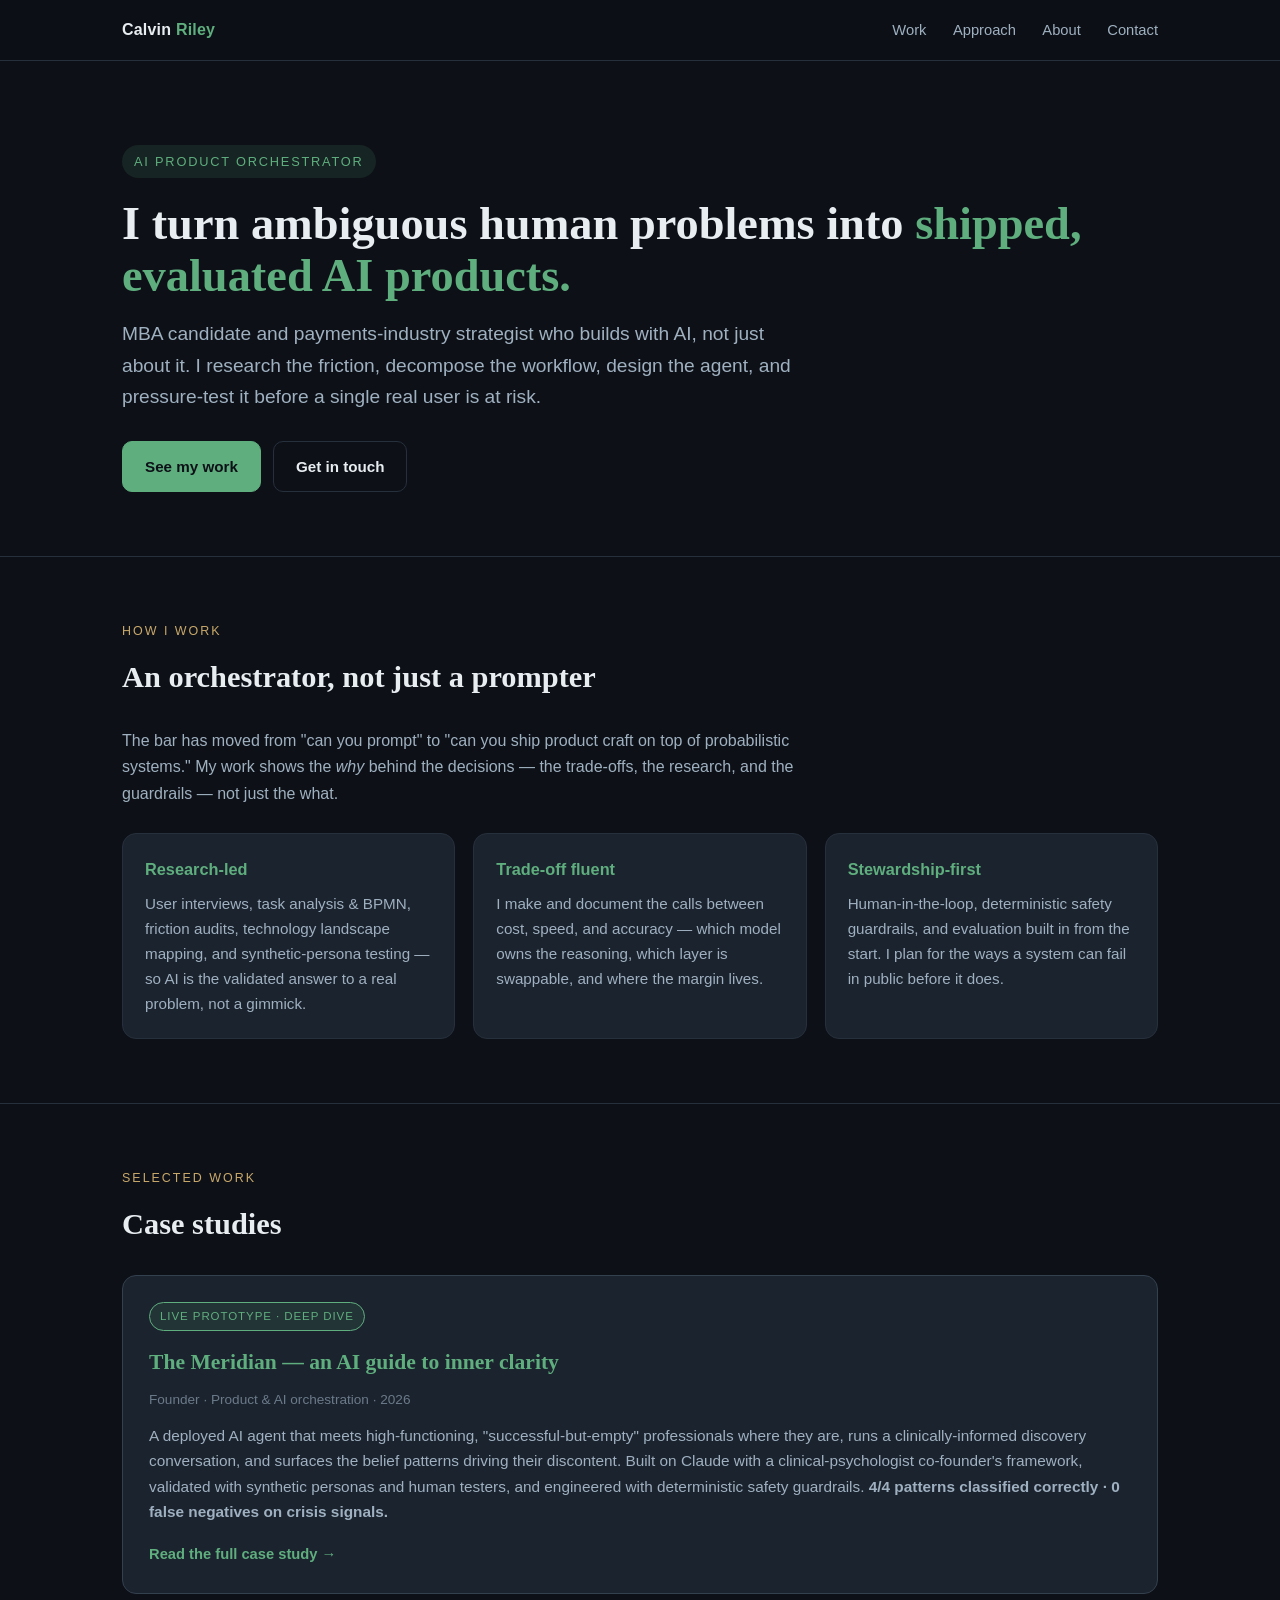
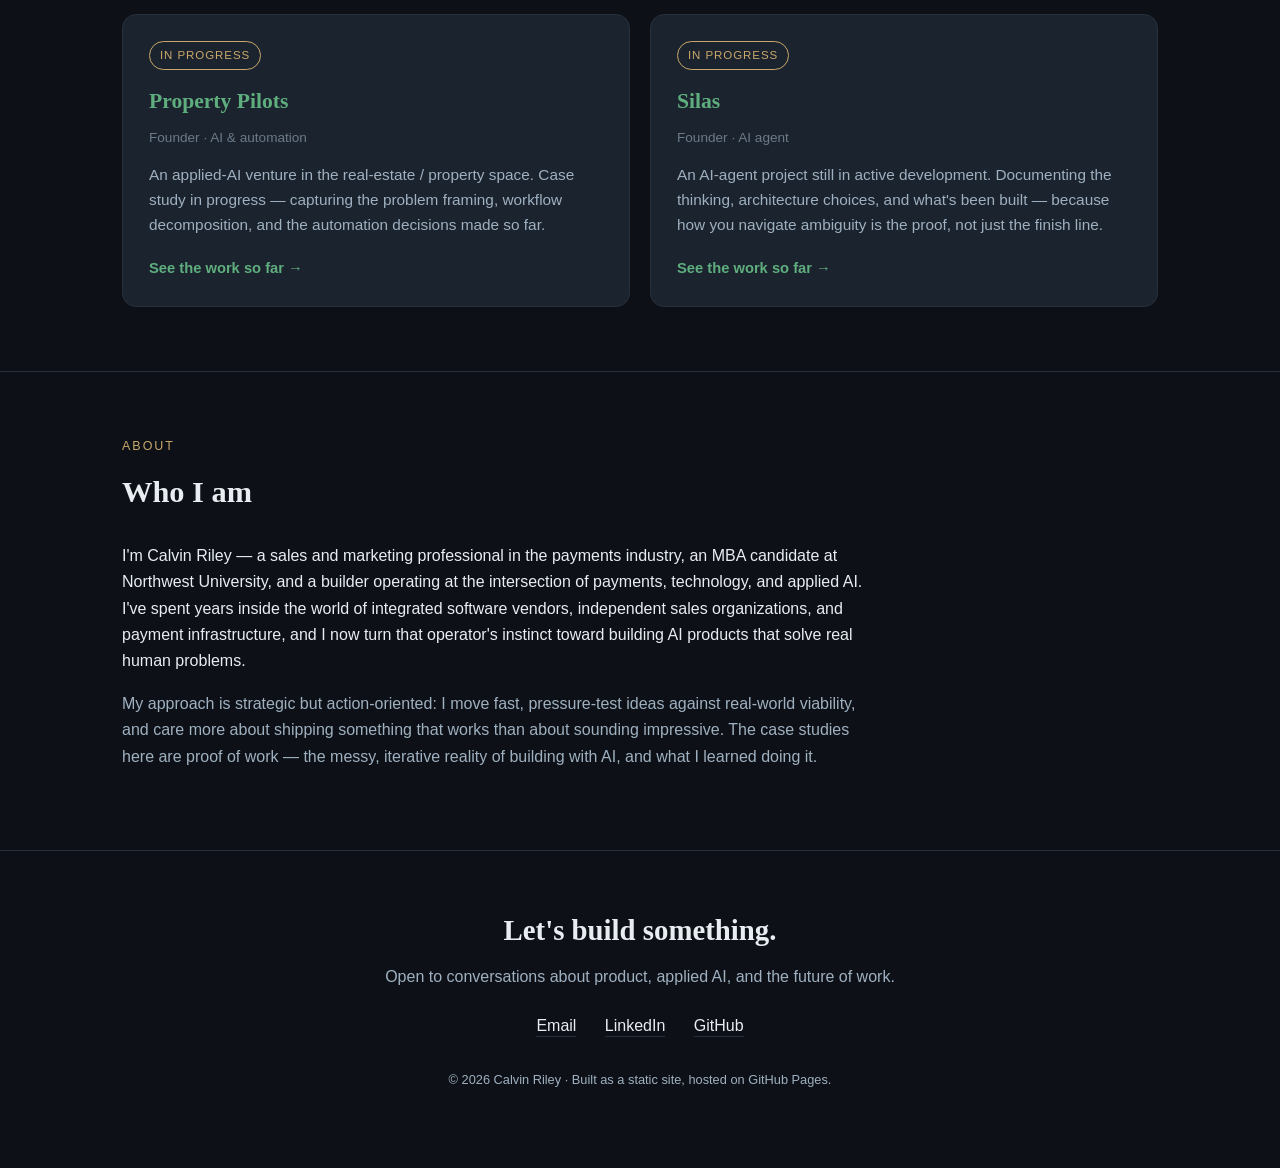
==== portfolio/index.html @ a943598d "Add AI orchestrator portfolio case study (The Meridian)" ====
<!DOCTYPE html>
<html lang="en">
<head>
  <meta charset="UTF-8" />
  <meta name="viewport" content="width=device-width, initial-scale=1.0" />
  <title>Calvin Riley — AI Product Orchestrator</title>
  <meta name="description" content="Calvin Riley — AI product orchestrator. I turn ambiguous, human problems into shipped, evaluated AI products. Payments, automation, and applied AI." />
  <link rel="stylesheet" href="styles.css" />
</head>
<body>

  <!-- NAV -->
  <nav class="nav">
    <div class="wrap">
      <div class="brand">Calvin <span>Riley</span></div>
      <div class="links">
        <a href="#work">Work</a>
        <a href="#approach">Approach</a>
        <a href="#about">About</a>
        <a href="#contact">Contact</a>
      </div>
    </div>
  </nav>

  <!-- HERO -->
  <header class="hero">
    <div class="wrap">
      <span class="eyebrow">AI Product Orchestrator</span>
      <h1>I turn ambiguous human problems into <span class="hl">shipped, evaluated AI products.</span></h1>
      <p class="lead">
        MBA candidate and payments-industry strategist who builds with AI, not just about it. I research the friction,
        decompose the workflow, design the agent, and pressure-test it before a single real user is at risk.
      </p>
      <div class="cta-row">
        <a class="btn" href="#work">See my work</a>
        <a class="btn ghost" href="#contact">Get in touch</a>
      </div>
    </div>
  </header>

  <!-- WHAT I DO / PILLARS -->
  <section id="approach">
    <div class="wrap">
      <p class="section-label">How I work</p>
      <h2 class="sec">An orchestrator, not just a prompter</h2>
      <p class="muted" style="max-width:720px;">
        The bar has moved from "can you prompt" to "can you ship product craft on top of probabilistic systems."
        My work shows the <i>why</i> behind the decisions — the trade-offs, the research, and the guardrails — not just the what.
      </p>
      <div class="pillars">
        <div class="pillar">
          <h4>Research-led</h4>
          <p>User interviews, task analysis &amp; BPMN, friction audits, technology landscape mapping, and synthetic-persona testing — so AI is the validated answer to a real problem, not a gimmick.</p>
        </div>
        <div class="pillar">
          <h4>Trade-off fluent</h4>
          <p>I make and document the calls between cost, speed, and accuracy — which model owns the reasoning, which layer is swappable, and where the margin lives.</p>
        </div>
        <div class="pillar">
          <h4>Stewardship-first</h4>
          <p>Human-in-the-loop, deterministic safety guardrails, and evaluation built in from the start. I plan for the ways a system can fail in public before it does.</p>
        </div>
      </div>
    </div>
  </section>

  <!-- WORK -->
  <section id="work">
    <div class="wrap">
      <p class="section-label">Selected work</p>
      <h2 class="sec">Case studies</h2>

      <div class="projects">

        <!-- FLAGSHIP -->
        <a class="card flagship" href="meridian.html">
          <span class="tag live">Live prototype · Deep dive</span>
          <h3>The Meridian — an AI guide to inner clarity</h3>
          <p class="role">Founder · Product &amp; AI orchestration · 2026</p>
          <p>
            A deployed AI agent that meets high-functioning, "successful-but-empty" professionals where they are, runs a
            clinically-informed discovery conversation, and surfaces the belief patterns driving their discontent. Built on
            Claude with a clinical-psychologist co-founder's framework, validated with synthetic personas and human testers,
            and engineered with deterministic safety guardrails. <b>4/4 patterns classified correctly · 0 false negatives on crisis signals.</b>
          </p>
          <span class="more">Read the full case study →</span>
        </a>

        <!-- PROPERTY PILOTS (in progress) -->
        <a class="card" href="property-pilots.html">
          <span class="tag progress">In progress</span>
          <h3>Property Pilots</h3>
          <p class="role">Founder · AI &amp; automation</p>
          <p>An applied-AI venture in the real-estate / property space. Case study in progress — capturing the problem framing, workflow decomposition, and the automation decisions made so far.</p>
          <span class="more">See the work so far →</span>
        </a>

        <!-- SILAS (in progress) -->
        <a class="card" href="silas.html">
          <span class="tag progress">In progress</span>
          <h3>Silas</h3>
          <p class="role">Founder · AI agent</p>
          <p>An AI-agent project still in active development. Documenting the thinking, architecture choices, and what's been built — because how you navigate ambiguity is the proof, not just the finish line.</p>
          <span class="more">See the work so far →</span>
        </a>

      </div>
    </div>
  </section>

  <!-- ABOUT -->
  <section id="about">
    <div class="wrap">
      <p class="section-label">About</p>
      <h2 class="sec">Who I am</h2>
      <p style="max-width:760px;">
        I'm Calvin Riley — a sales and marketing professional in the payments industry, an MBA candidate at Northwest University,
        and a builder operating at the intersection of payments, technology, and applied AI. I've spent years inside the world of
        integrated software vendors, independent sales organizations, and payment infrastructure, and I now turn that
        operator's instinct toward building AI products that solve real human problems.
      </p>
      <p class="muted" style="max-width:760px;">
        My approach is strategic but action-oriented: I move fast, pressure-test ideas against real-world viability, and care more
        about shipping something that works than about sounding impressive. The case studies here are proof of work — the messy,
        iterative reality of building with AI, and what I learned doing it.
      </p>
    </div>
  </section>

  <!-- CONTACT / FOOTER -->
  <footer class="footer" id="contact">
    <div class="wrap">
      <h2>Let's build something.</h2>
      <p>Open to conversations about product, applied AI, and the future of work.</p>
      <div class="contacts">
        <a href="mailto:calvinrileyii@gmail.com">Email</a>
        <a href="https://www.linkedin.com/in/calvin-riley-ii/" target="_blank" rel="noopener">LinkedIn</a>
        <a href="https://github.com/calvinrileyii" target="_blank" rel="noopener">GitHub</a>
      </div>
      <p class="tiny" style="margin-top:30px;">© 2026 Calvin Riley · Built as a static site, hosted on GitHub Pages.</p>
    </div>
  </footer>

</body>
</html>
---- portfolio/styles.css ----
/* ============================================================
   Calvin Riley — AI Orchestrator Portfolio
   Single shared stylesheet. Static, no build step (GitHub Pages friendly).
   Design rules live in CLAUDE.md — keep this file and that file in sync.
   ============================================================ */

:root {
  /* Core palette — sleek dark "AI PM" theme with a Meridian nod (forest + gold) */
  --bg:        #0d1117;   /* near-black slate */
  --bg-2:      #131a23;   /* raised surface */
  --bg-3:      #1b232e;   /* card */
  --border:    #26303c;
  --text:      #e8edf2;   /* primary */
  --text-dim:  #9fb0c0;   /* secondary */
  --text-faint:#6b7a89;
  --accent:    #5fae7e;   /* forest-derived green */
  --accent-2:  #c9a86a;   /* warm gold */
  --accent-soft: rgba(95,174,126,0.12);
  --danger:    #d98a6a;

  --maxw: 1080px;
  --radius: 14px;
  --shadow: 0 8px 30px rgba(0,0,0,0.35);
  --font-head: "Georgia", "Times New Roman", serif;
  --font-body: -apple-system, BlinkMacSystemFont, "Segoe UI", Inter, Roboto, Helvetica, Arial, sans-serif;
}

* { box-sizing: border-box; }
html { scroll-behavior: smooth; }
body {
  margin: 0;
  background: var(--bg);
  color: var(--text);
  font-family: var(--font-body);
  line-height: 1.65;
  -webkit-font-smoothing: antialiased;
}

a { color: var(--accent); text-decoration: none; }
a:hover { text-decoration: underline; }

.wrap { max-width: var(--maxw); margin: 0 auto; padding: 0 22px; }

/* ---------- Nav ---------- */
.nav {
  position: sticky; top: 0; z-index: 50;
  background: rgba(13,17,23,0.85);
  backdrop-filter: blur(10px);
  border-bottom: 1px solid var(--border);
}
.nav .wrap { display: flex; align-items: center; justify-content: space-between; height: 60px; }
.nav .brand { font-weight: 700; letter-spacing: 0.2px; color: var(--text); }
.nav .brand span { color: var(--accent); }
.nav .links a { color: var(--text-dim); margin-left: 22px; font-size: 0.92rem; }
.nav .links a:hover { color: var(--text); text-decoration: none; }
@media (max-width: 620px){ .nav .links a { margin-left: 14px; font-size: 0.82rem; } }

/* ---------- Hero ---------- */
.hero { padding: 84px 0 64px; border-bottom: 1px solid var(--border); }
.hero .eyebrow {
  display: inline-block; font-size: 0.8rem; letter-spacing: 0.14em; text-transform: uppercase;
  color: var(--accent); background: var(--accent-soft); padding: 6px 12px; border-radius: 999px; margin-bottom: 20px;
}
.hero h1 { font-family: var(--font-head); font-size: 2.9rem; line-height: 1.12; margin: 0 0 16px; }
.hero h1 .hl { color: var(--accent); }
.hero .lead { font-size: 1.2rem; color: var(--text-dim); max-width: 680px; margin: 0 0 28px; }
.hero .cta-row { display: flex; gap: 12px; flex-wrap: wrap; }
@media (max-width: 620px){ .hero h1 { font-size: 2.1rem; } .hero .lead { font-size: 1.05rem; } }

.btn {
  display: inline-block; padding: 12px 22px; border-radius: 10px; font-weight: 600; font-size: 0.95rem;
  border: 1px solid var(--accent); color: #0d1117; background: var(--accent); transition: transform .08s ease, background .2s;
}
.btn:hover { text-decoration: none; transform: translateY(-1px); background: #6fbf8d; }
.btn.ghost { background: transparent; color: var(--text); border-color: var(--border); }
.btn.ghost:hover { border-color: var(--accent); background: var(--accent-soft); }

/* ---------- Sections ---------- */
section { padding: 64px 0; border-bottom: 1px solid var(--border); }
.section-label { font-size: 0.78rem; letter-spacing: 0.16em; text-transform: uppercase; color: var(--accent-2); margin: 0 0 10px; }
h2.sec { font-family: var(--font-head); font-size: 1.9rem; margin: 0 0 26px; }
h3 { font-family: var(--font-head); font-size: 1.3rem; margin: 28px 0 10px; }
p { color: var(--text); }
.muted { color: var(--text-dim); }

/* ---------- About / pillars ---------- */
.pillars { display: grid; grid-template-columns: repeat(3, 1fr); gap: 18px; margin-top: 26px; }
.pillar { background: var(--bg-3); border: 1px solid var(--border); border-radius: var(--radius); padding: 22px; }
.pillar h4 { margin: 0 0 8px; color: var(--accent); font-size: 1.02rem; }
.pillar p { margin: 0; color: var(--text-dim); font-size: 0.95rem; }
@media (max-width: 760px){ .pillars { grid-template-columns: 1fr; } }

/* ---------- Project cards ---------- */
.projects { display: grid; grid-template-columns: 1fr 1fr; gap: 20px; }
.card {
  background: var(--bg-3); border: 1px solid var(--border); border-radius: var(--radius);
  padding: 26px; display: flex; flex-direction: column; transition: border-color .2s, transform .08s;
}
.card:hover { border-color: var(--accent); transform: translateY(-2px); }
.card .tag {
  align-self: flex-start; font-size: 0.72rem; letter-spacing: 0.08em; text-transform: uppercase;
  padding: 4px 10px; border-radius: 999px; margin-bottom: 14px; border: 1px solid var(--border); color: var(--text-dim);
}
.card .tag.live { color: var(--accent); border-color: var(--accent); background: var(--accent-soft); }
.card .tag.progress { color: var(--accent-2); border-color: var(--accent-2); }
.card h3 { margin: 0 0 8px; font-size: 1.35rem; }
.card .role { color: var(--text-faint); font-size: 0.85rem; margin: 0 0 12px; }
.card p { color: var(--text-dim); font-size: 0.96rem; margin: 0 0 18px; flex-grow: 1; }
.card .more { color: var(--accent); font-weight: 600; font-size: 0.92rem; }
.card.flagship { grid-column: 1 / -1; border-color: #33404e; }
@media (max-width: 760px){ .projects { grid-template-columns: 1fr; } }

/* ---------- Case study page ---------- */
.cs-hero { padding: 70px 0 36px; border-bottom: 1px solid var(--border); }
.cs-hero .eyebrow { color: var(--accent-2); font-size: 0.78rem; letter-spacing: 0.14em; text-transform: uppercase; }
.cs-hero h1 { font-family: var(--font-head); font-size: 2.5rem; margin: 12px 0 8px; }
.cs-hero .sub { color: var(--text-dim); font-size: 1.15rem; max-width: 720px; }

/* TL;DR executive hook box */
.tldr {
  background: linear-gradient(180deg, var(--bg-2), var(--bg-3));
  border: 1px solid var(--border); border-left: 4px solid var(--accent);
  border-radius: var(--radius); padding: 26px 28px; margin: 30px 0 8px;
}
.tldr h2 { font-family: var(--font-head); font-size: 1.2rem; margin: 0 0 12px; color: var(--accent); }
.tldr p { margin: 0 0 16px; }
.tldr .facts { display: grid; grid-template-columns: repeat(2,1fr); gap: 10px 28px; margin: 0; padding: 0; list-style: none; }
.tldr .facts li { font-size: 0.92rem; color: var(--text-dim); }
.tldr .facts li b { color: var(--text); display: block; font-size: 0.74rem; text-transform: uppercase; letter-spacing: 0.08em; margin-bottom: 2px; color: var(--accent-2); }
@media (max-width: 620px){ .tldr .facts { grid-template-columns: 1fr; } }

/* Case study body */
.cs-body { padding: 20px 0 50px; }
.cs-body section { border: none; padding: 30px 0; border-top: 1px solid var(--border); }
.cs-body section:first-child { border-top: none; }
.cs-body h2 { font-family: var(--font-head); font-size: 1.5rem; margin: 0 0 14px; display: flex; align-items: baseline; gap: 12px; }
.cs-body h2 .num { color: var(--accent); font-size: 1rem; font-weight: 700; }
.cs-body ul { padding-left: 20px; }
.cs-body li { margin: 6px 0; color: var(--text); }

/* callouts + figures */
.callout { background: var(--accent-soft); border: 1px solid var(--border); border-left: 3px solid var(--accent); border-radius: 10px; padding: 16px 18px; margin: 18px 0; color: var(--text-dim); }
.callout b { color: var(--text); }
.figure { background: var(--bg-2); border: 1px dashed var(--border); border-radius: 12px; padding: 22px; margin: 20px 0; text-align: center; color: var(--text-faint); }
.figure .cap { font-size: 0.85rem; margin-top: 10px; color: var(--text-dim); }
.figure.embed { padding: 0; overflow: hidden; border-style: solid; background: #fff; }
.figure.embed iframe { width: 100%; height: 520px; border: 0; display: block; }
.figure.embed .cap { padding: 12px 16px; margin: 0; background: var(--bg-2); color: var(--text-dim); text-align: left; border-top: 1px solid var(--border); }
@media (max-width: 620px){ .figure.embed iframe { height: 360px; } }

/* phone-screenshot gallery */
.shots { display: grid; grid-template-columns: repeat(3, 1fr); gap: 16px; margin: 20px 0; }
.shot { background: var(--bg-2); border: 1px solid var(--border); border-radius: 14px; padding: 10px; }
.shot img { width: 100%; height: auto; display: block; border-radius: 8px; border: 1px solid var(--border); }
.shot .cap { font-size: 0.82rem; color: var(--text-dim); margin-top: 10px; text-align: center; }
.shot img:not([src]), .shot img[src=""] { min-height: 280px; }
@media (max-width: 760px){ .shots { grid-template-columns: 1fr; max-width: 360px; margin-left: auto; margin-right: auto; } }

/* decision / trade-off table */
.tbl { width: 100%; border-collapse: collapse; margin: 18px 0; font-size: 0.93rem; }
.tbl th, .tbl td { text-align: left; padding: 11px 14px; border-bottom: 1px solid var(--border); vertical-align: top; }
.tbl th { color: var(--accent-2); font-size: 0.78rem; text-transform: uppercase; letter-spacing: 0.06em; }
.tbl td { color: var(--text-dim); }
.tbl td b { color: var(--text); }

/* KPI grid */
.kpis { display: grid; grid-template-columns: repeat(3,1fr); gap: 16px; margin: 18px 0; }
.kpi { background: var(--bg-3); border: 1px solid var(--border); border-radius: 12px; padding: 18px; }
.kpi .n { font-size: 1.5rem; font-weight: 700; color: var(--accent); font-family: var(--font-head); }
.kpi .l { font-size: 0.85rem; color: var(--text-dim); margin-top: 4px; }
@media (max-width: 760px){ .kpis { grid-template-columns: 1fr; } }

/* ---------- Footer ---------- */
.footer { padding: 56px 0; text-align: center; }
.footer h2 { font-family: var(--font-head); font-size: 1.8rem; margin: 0 0 10px; }
.footer p { color: var(--text-dim); margin: 0 0 22px; }
.footer .contacts a { color: var(--text); margin: 0 12px; border-bottom: 1px solid var(--border); padding-bottom: 2px; }
.footer .contacts a:hover { color: var(--accent); border-color: var(--accent); text-decoration: none; }
.backlink { display: inline-block; margin: 24px 0 0; color: var(--text-dim); font-size: 0.9rem; }

.tiny { color: var(--text-faint); font-size: 0.8rem; }
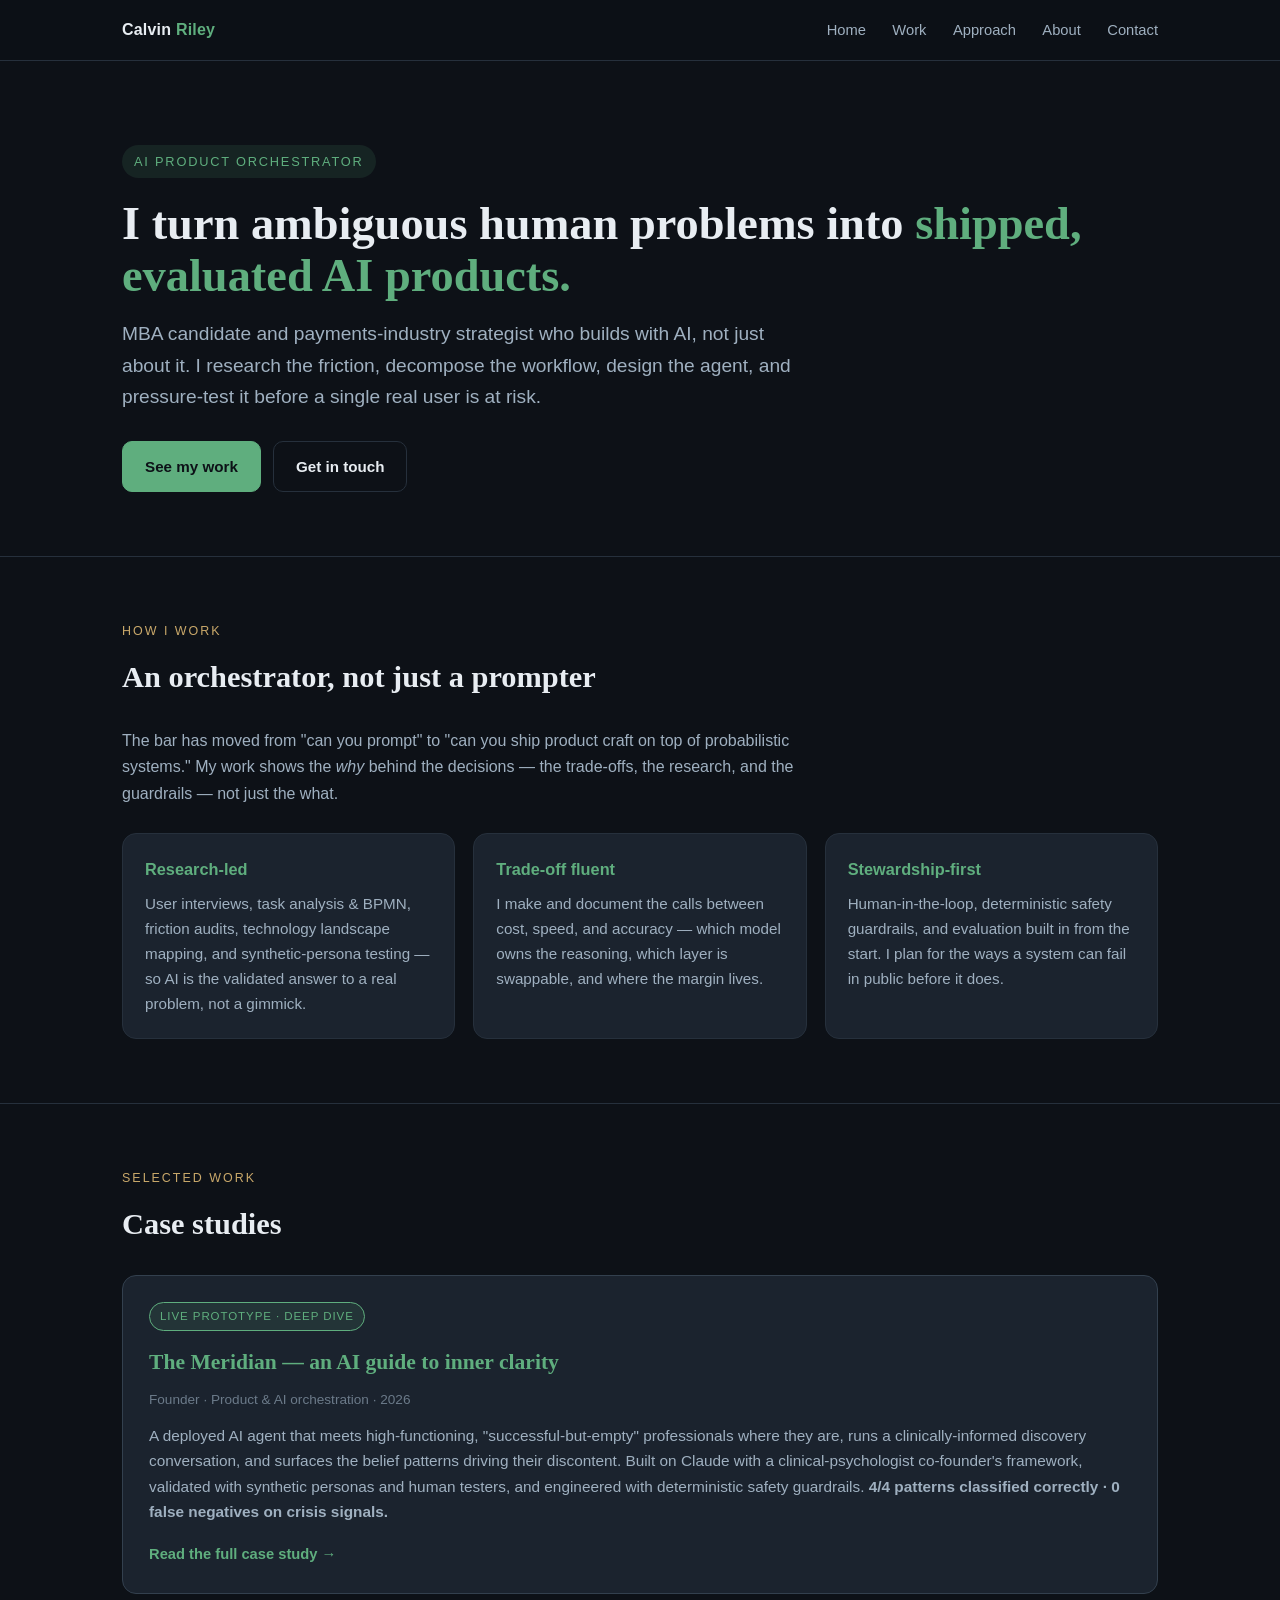
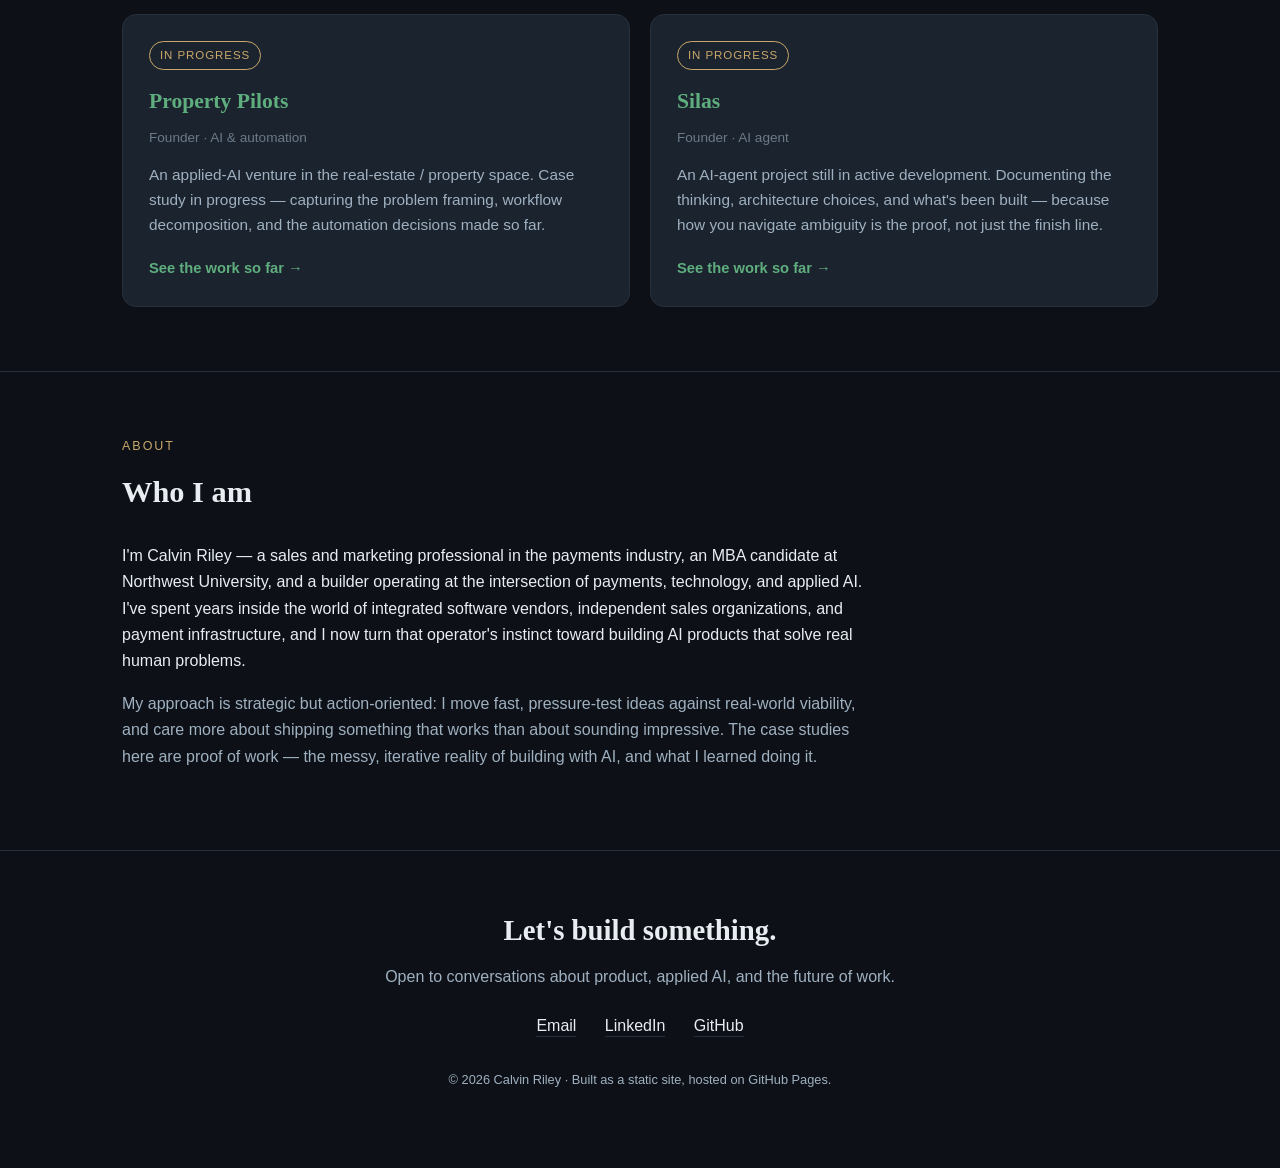
==== commit 828d67d7: "CHANGES" ====
--- a/portfolio/index.html
+++ b/portfolio/index.html
@@ -14,6 +14,7 @@
     <div class="wrap">
       <div class="brand">Calvin <span>Riley</span></div>
       <div class="links">
+        <a href="../index.html">Home</a>
         <a href="#work">Work</a>
         <a href="#approach">Approach</a>
         <a href="#about">About</a>
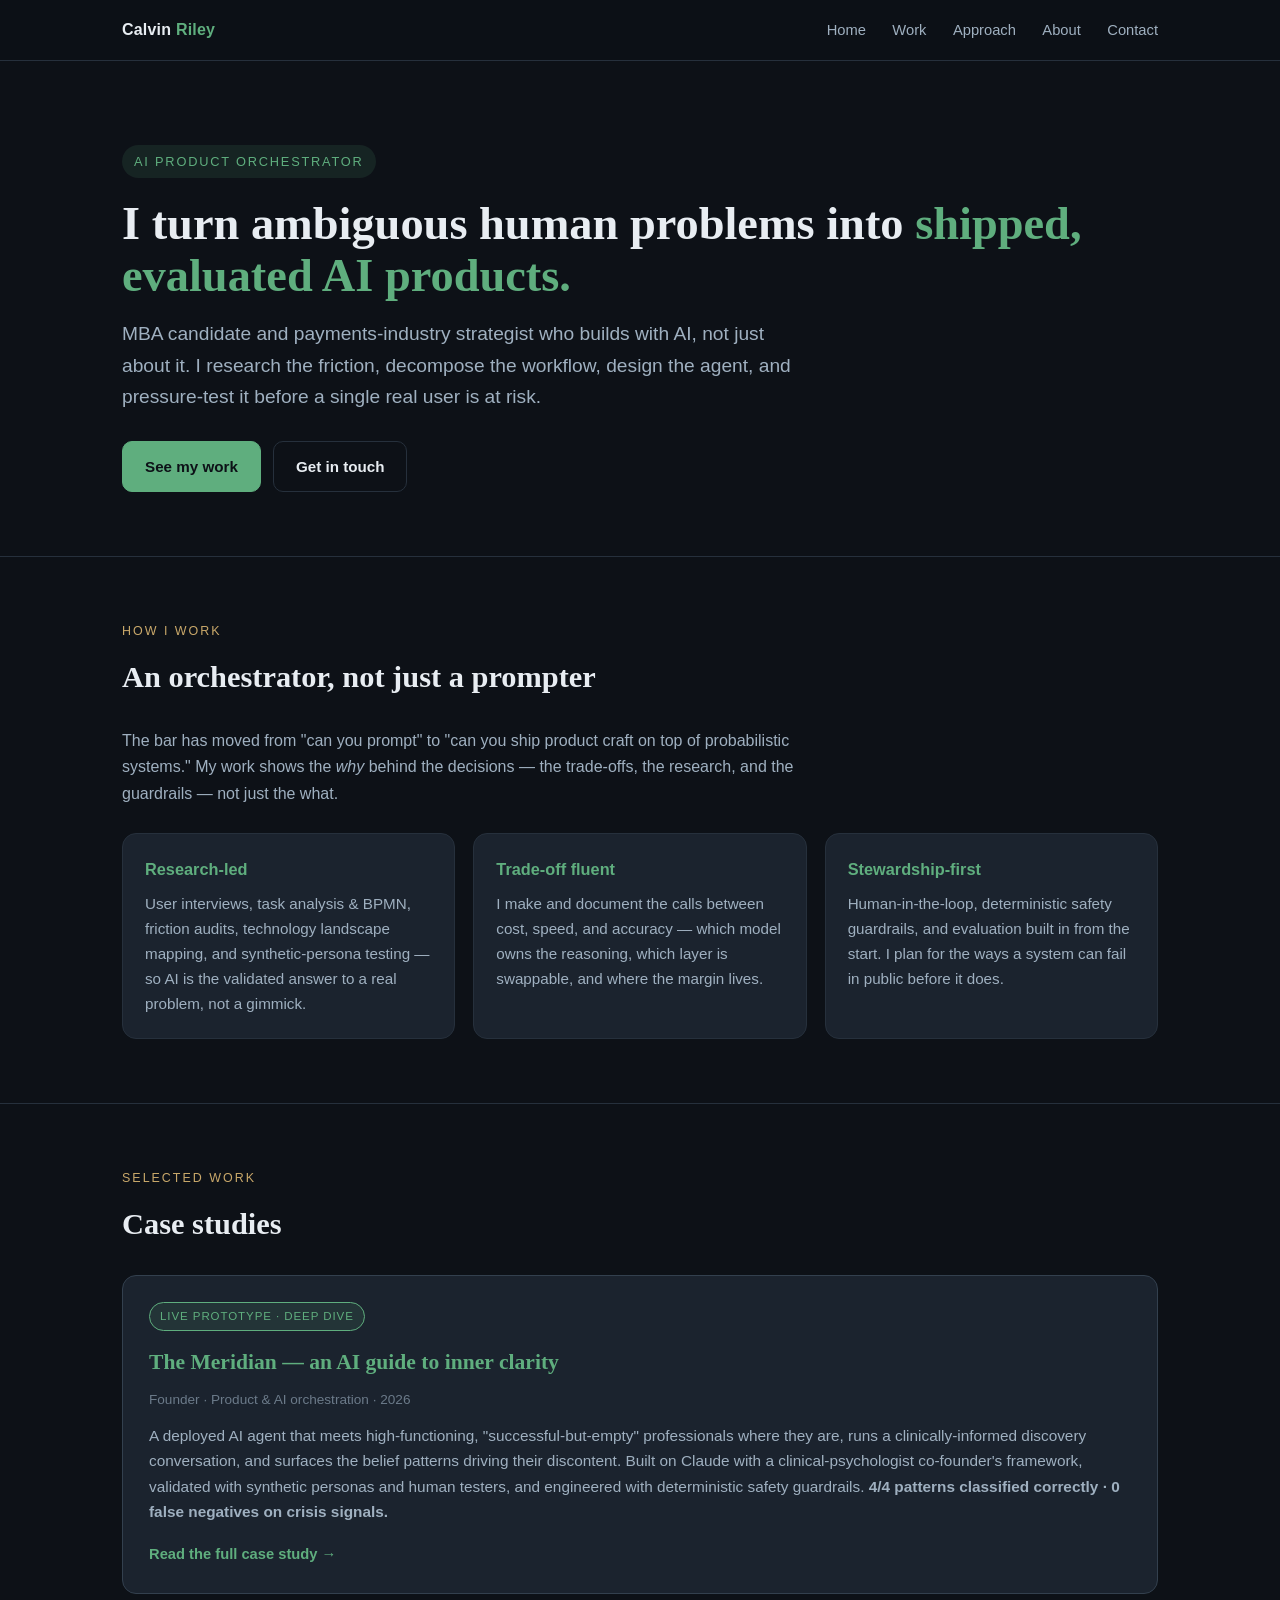
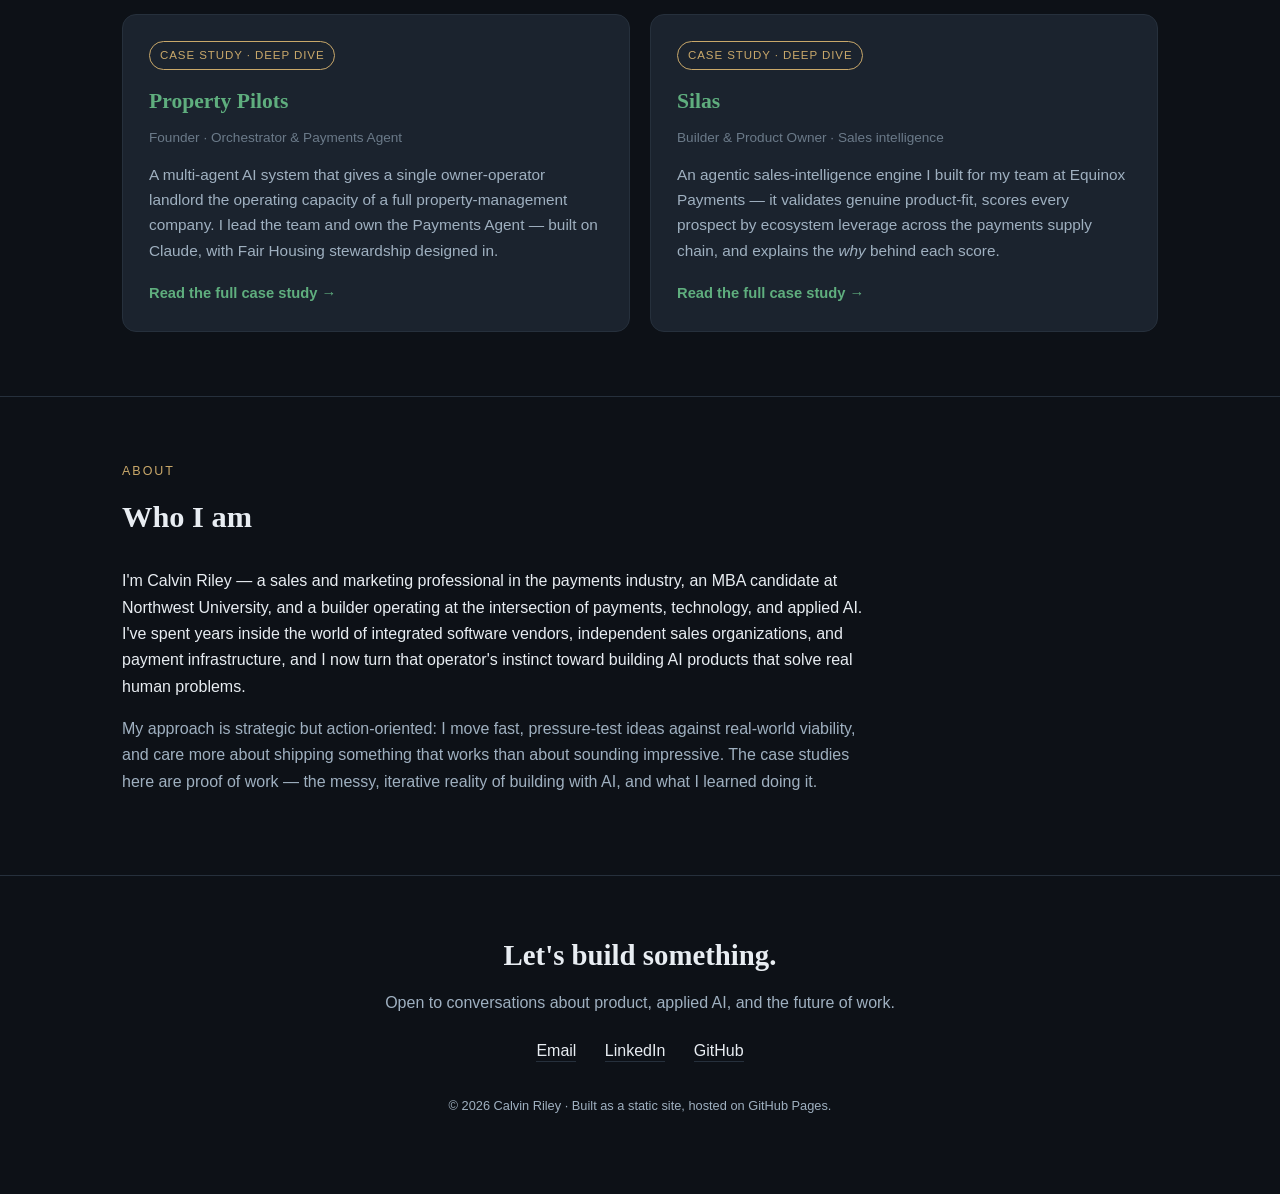
==== commit 0034b4ef: "property and silas portfolio" ====
--- a/portfolio/index.html
+++ b/portfolio/index.html
@@ -87,22 +87,22 @@
           <span class="more">Read the full case study →</span>
         </a>
 
-        <!-- PROPERTY PILOTS (in progress) -->
+        <!-- PROPERTY PILOTS -->
         <a class="card" href="property-pilots.html">
-          <span class="tag progress">In progress</span>
+          <span class="tag progress">Case study · Deep dive</span>
           <h3>Property Pilots</h3>
-          <p class="role">Founder · AI &amp; automation</p>
-          <p>An applied-AI venture in the real-estate / property space. Case study in progress — capturing the problem framing, workflow decomposition, and the automation decisions made so far.</p>
-          <span class="more">See the work so far →</span>
+          <p class="role">Founder · Orchestrator &amp; Payments Agent</p>
+          <p>A multi-agent AI system that gives a single owner-operator landlord the operating capacity of a full property-management company. I lead the team and own the Payments Agent — built on Claude, with Fair Housing stewardship designed in.</p>
+          <span class="more">Read the full case study →</span>
         </a>
 
-        <!-- SILAS (in progress) -->
+        <!-- SILAS -->
         <a class="card" href="silas.html">
-          <span class="tag progress">In progress</span>
+          <span class="tag progress">Case study · Deep dive</span>
           <h3>Silas</h3>
-          <p class="role">Founder · AI agent</p>
-          <p>An AI-agent project still in active development. Documenting the thinking, architecture choices, and what's been built — because how you navigate ambiguity is the proof, not just the finish line.</p>
-          <span class="more">See the work so far →</span>
+          <p class="role">Builder &amp; Product Owner · Sales intelligence</p>
+          <p>An agentic sales-intelligence engine I built for my team at Equinox Payments — it validates genuine product-fit, scores every prospect by ecosystem leverage across the payments supply chain, and explains the <i>why</i> behind each score.</p>
+          <span class="more">Read the full case study →</span>
         </a>
 
       </div>
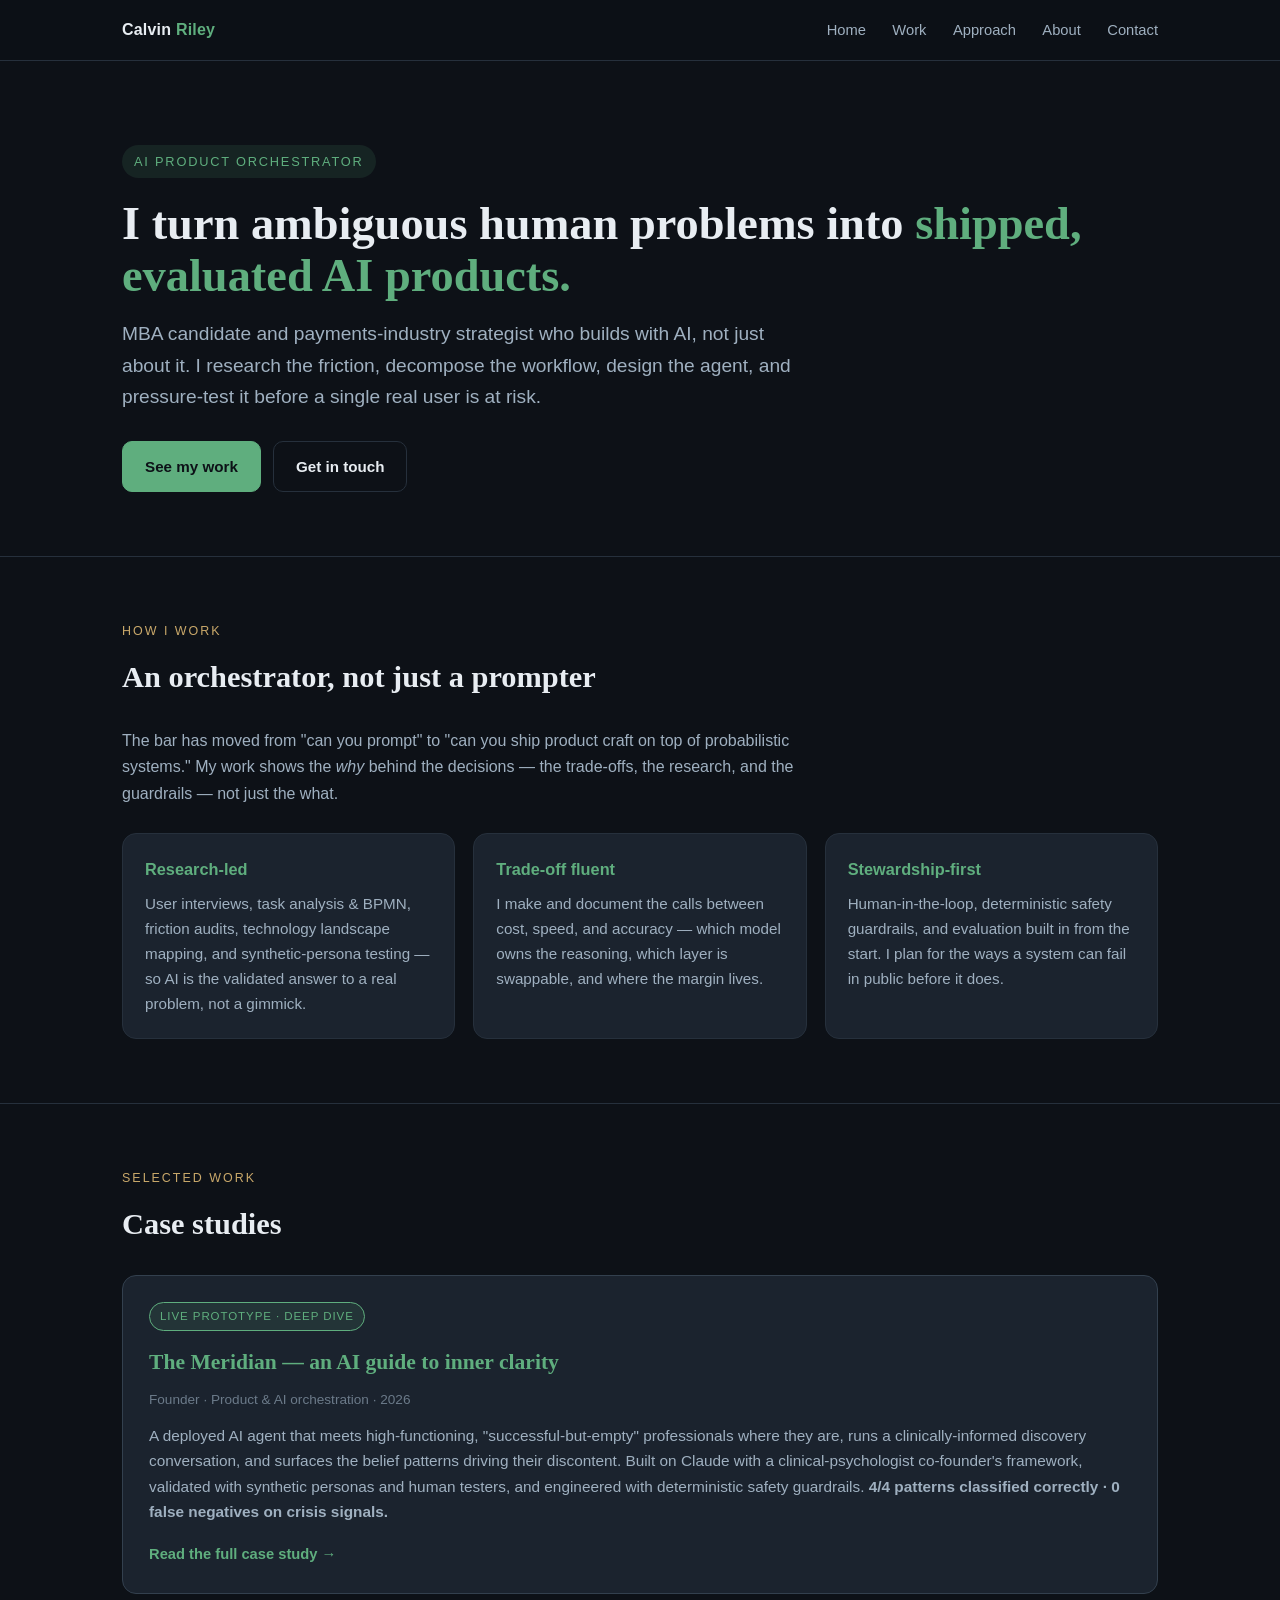
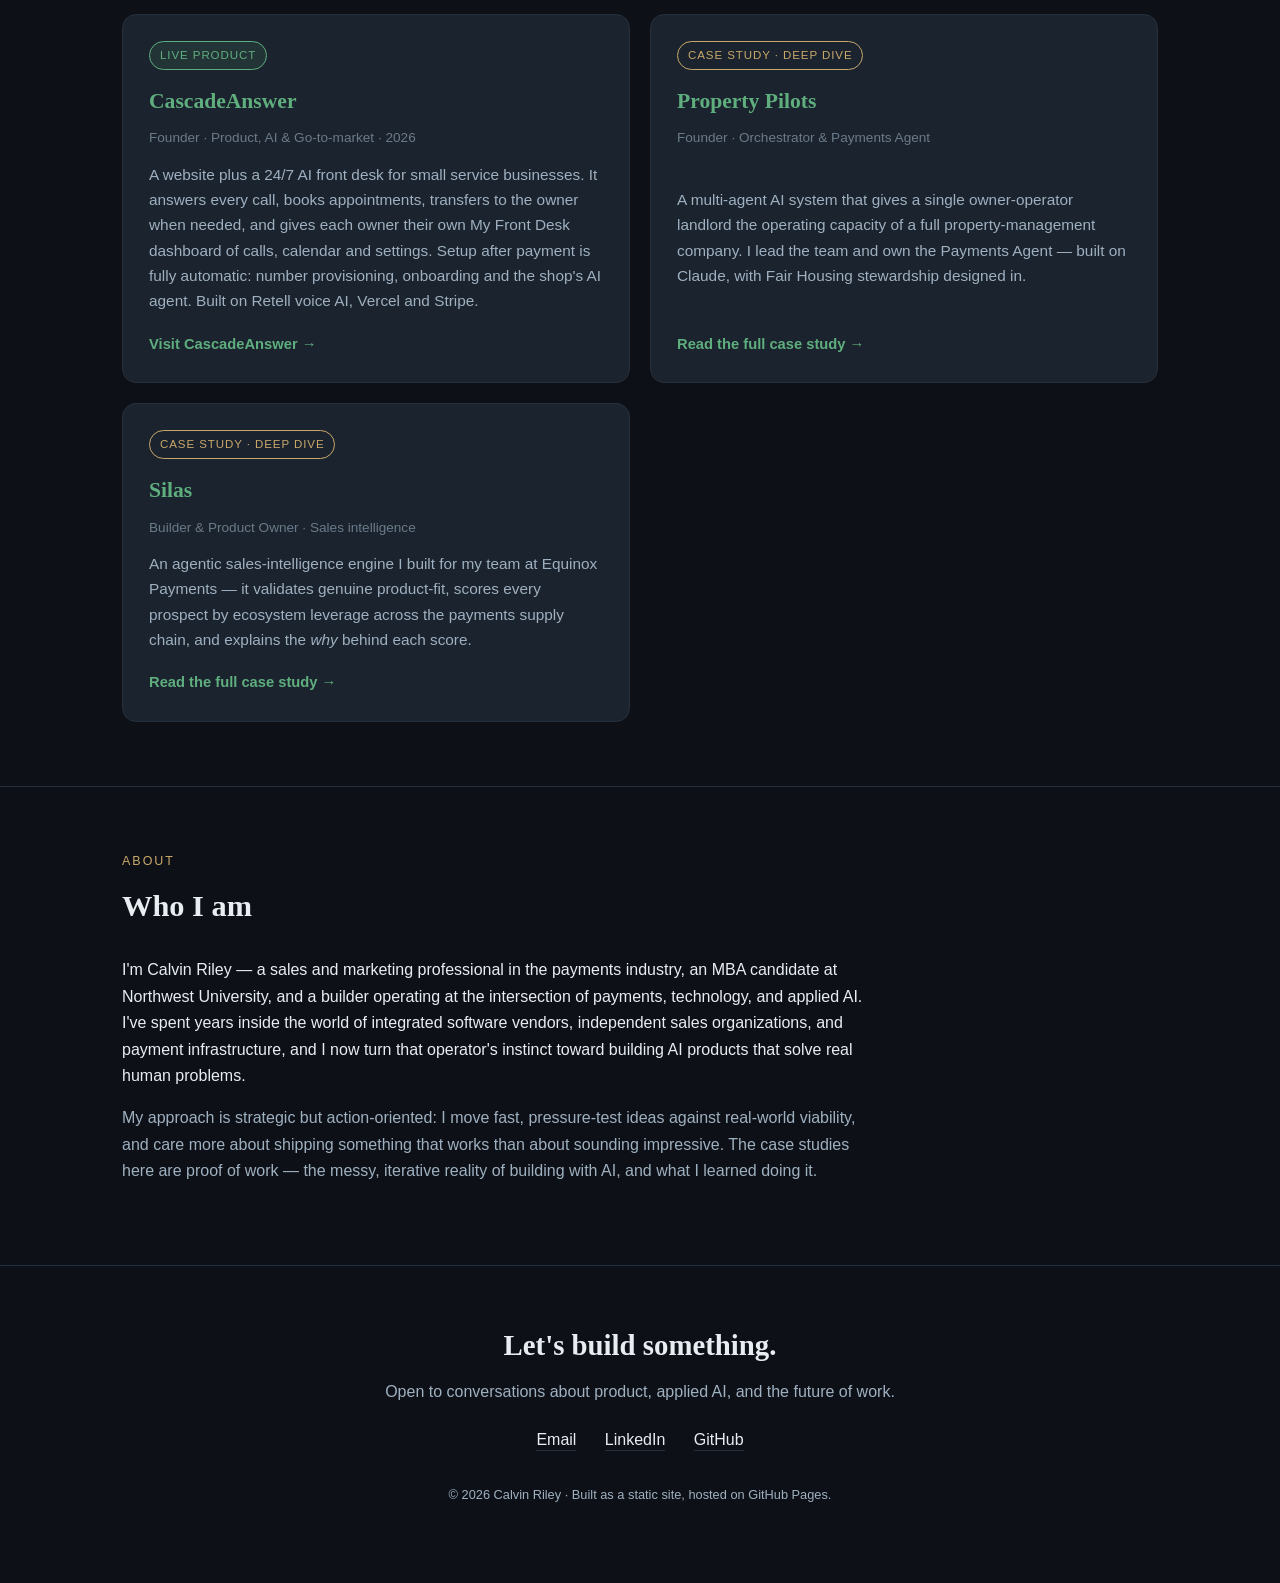
==== commit ae946ee9: "feat: add CascadeAnswer to the case study list Place a CascadeAnswer card after The Meridian on the " ====
--- a/portfolio/index.html
+++ b/portfolio/index.html
@@ -87,6 +87,15 @@
           <span class="more">Read the full case study →</span>
         </a>
 
+        <!-- CASCADEANSWER -->
+        <a class="card" href="https://cascadeanswer.com" target="_blank" rel="noopener">
+          <span class="tag live">Live product</span>
+          <h3>CascadeAnswer</h3>
+          <p class="role">Founder · Product, AI &amp; Go-to-market · 2026</p>
+          <p>A website plus a 24/7 AI front desk for small service businesses. It answers every call, books appointments, transfers to the owner when needed, and gives each owner their own My Front Desk dashboard of calls, calendar and settings. Setup after payment is fully automatic: number provisioning, onboarding and the shop's AI agent. Built on Retell voice AI, Vercel and Stripe.</p>
+          <span class="more">Visit CascadeAnswer →</span>
+        </a>
+
         <!-- PROPERTY PILOTS -->
         <a class="card" href="property-pilots.html">
           <span class="tag progress">Case study · Deep dive</span>
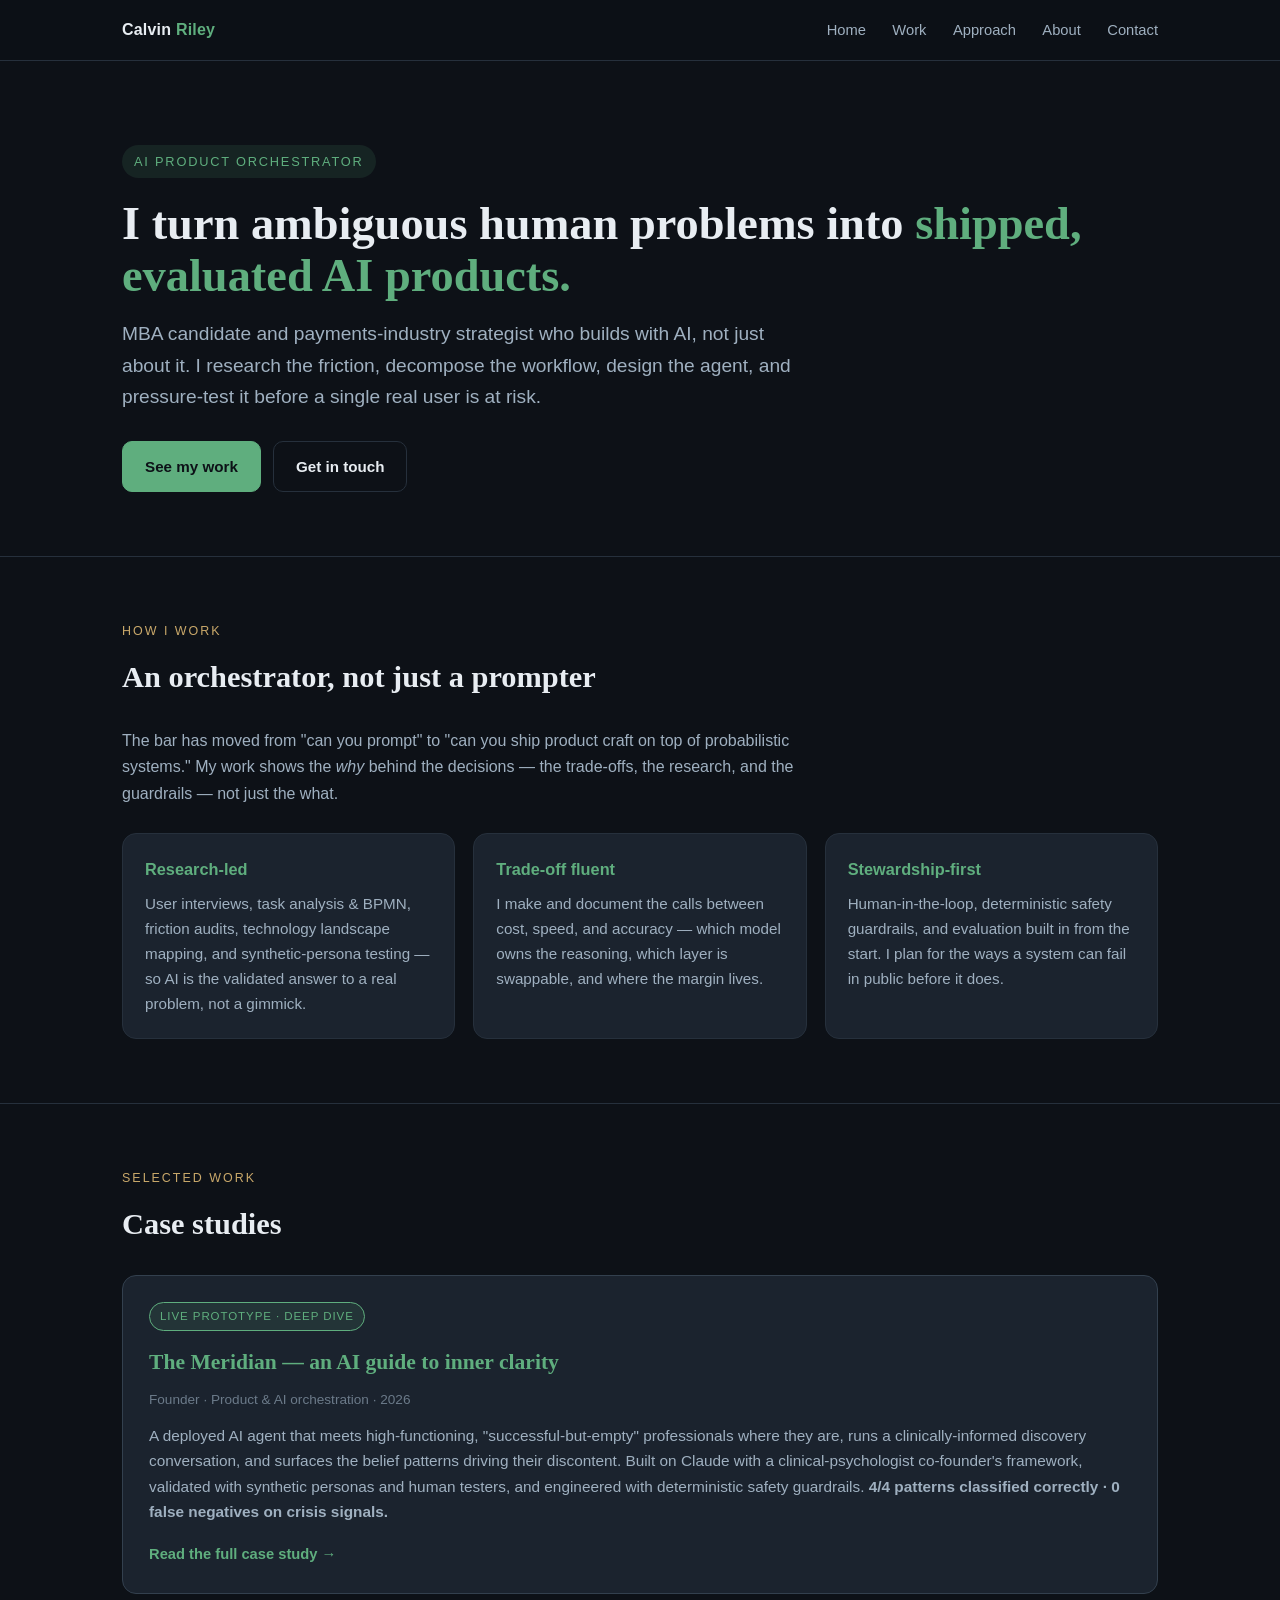
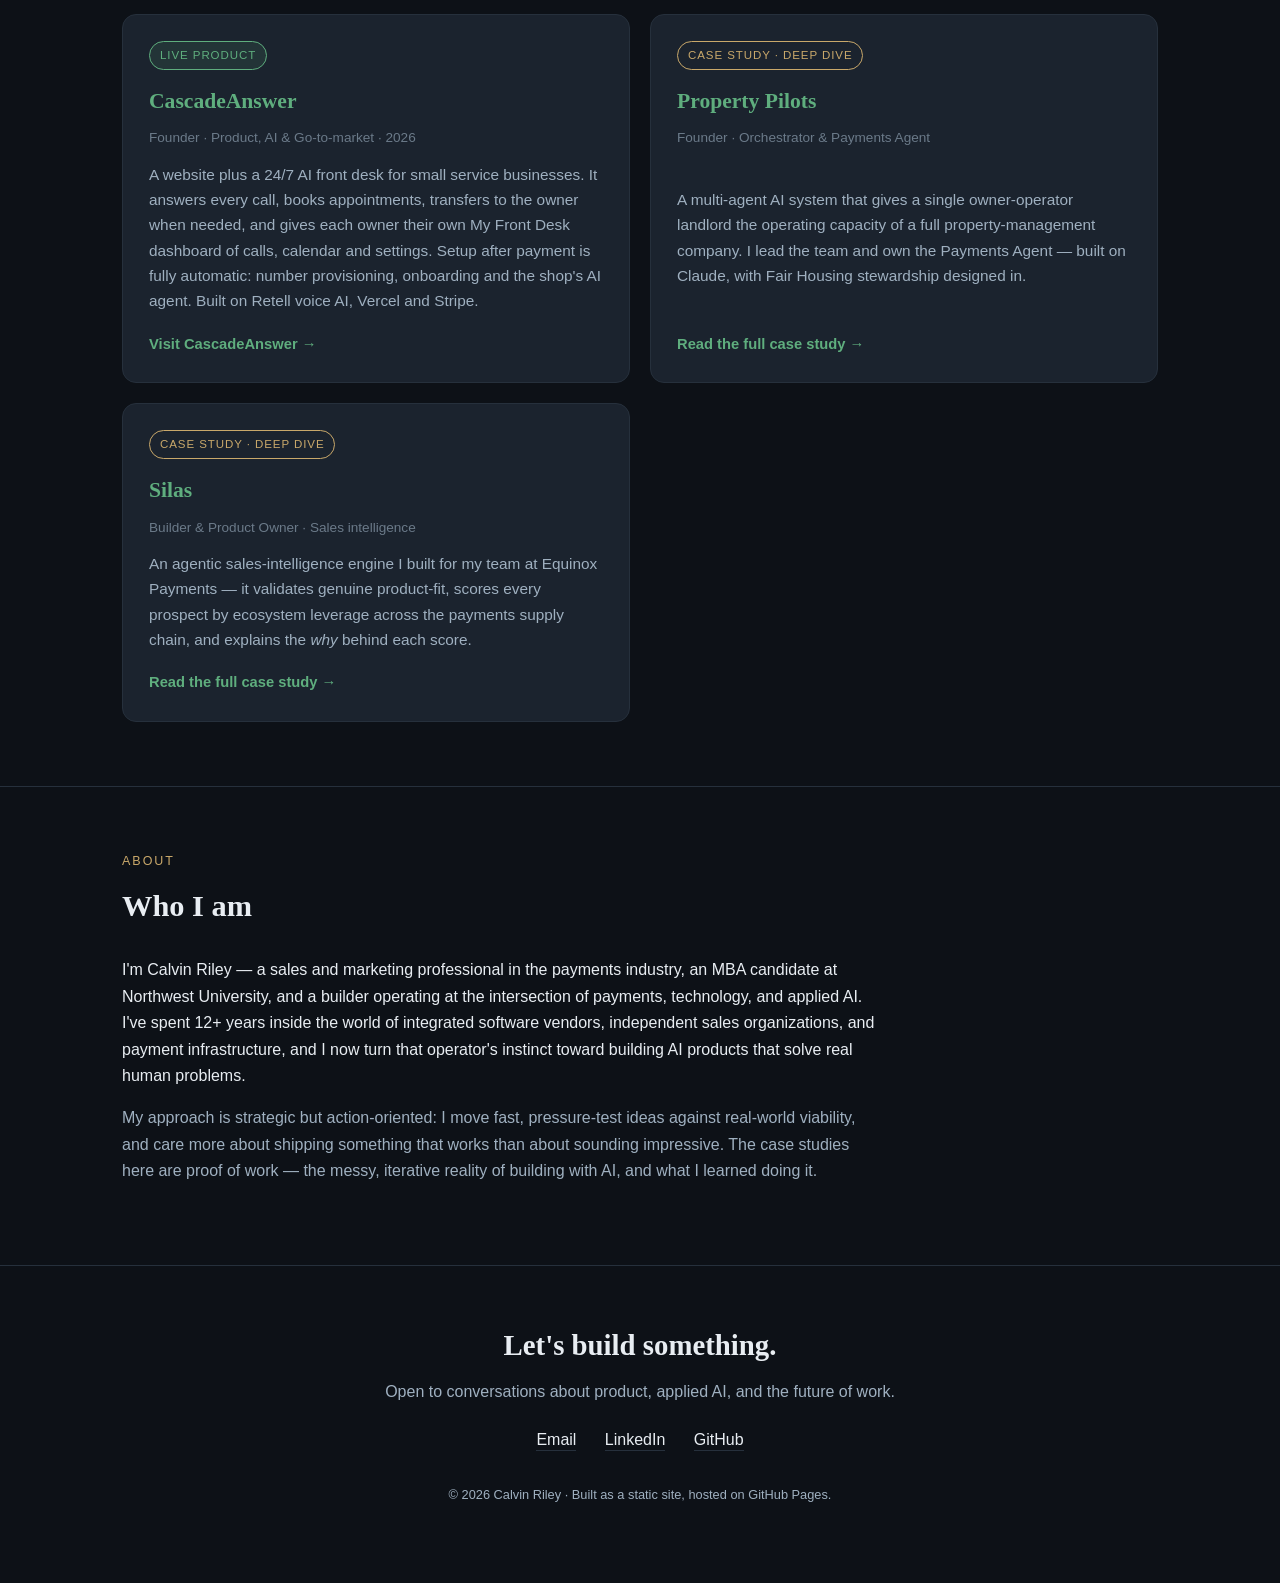
==== commit c68e20a6: "fix: update tenure to 12+ years and résumé location Align the homepage, portfolio, and résumé with 1" ====
--- a/portfolio/index.html
+++ b/portfolio/index.html
@@ -125,7 +125,7 @@
       <h2 class="sec">Who I am</h2>
       <p style="max-width:760px;">
         I'm Calvin Riley — a sales and marketing professional in the payments industry, an MBA candidate at Northwest University,
-        and a builder operating at the intersection of payments, technology, and applied AI. I've spent years inside the world of
+        and a builder operating at the intersection of payments, technology, and applied AI. I've spent 12+ years inside the world of
         integrated software vendors, independent sales organizations, and payment infrastructure, and I now turn that
         operator's instinct toward building AI products that solve real human problems.
       </p>
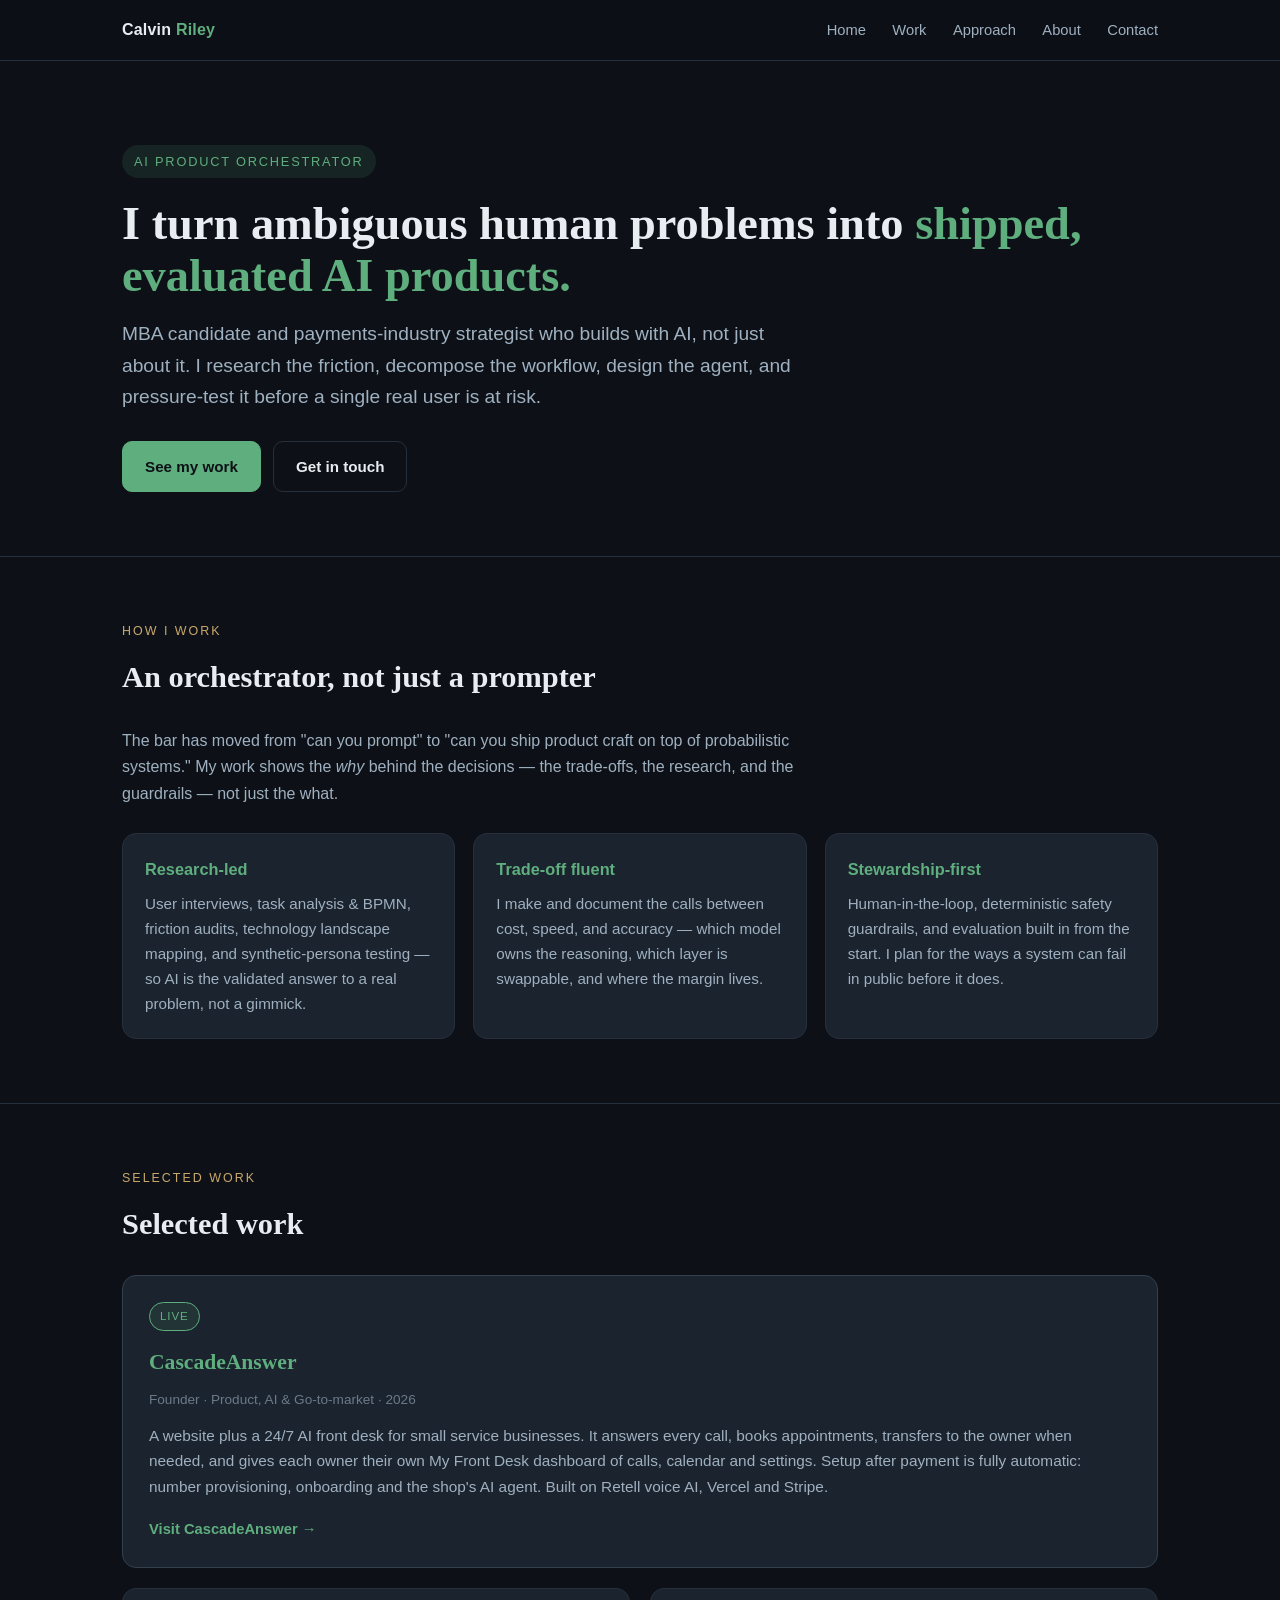
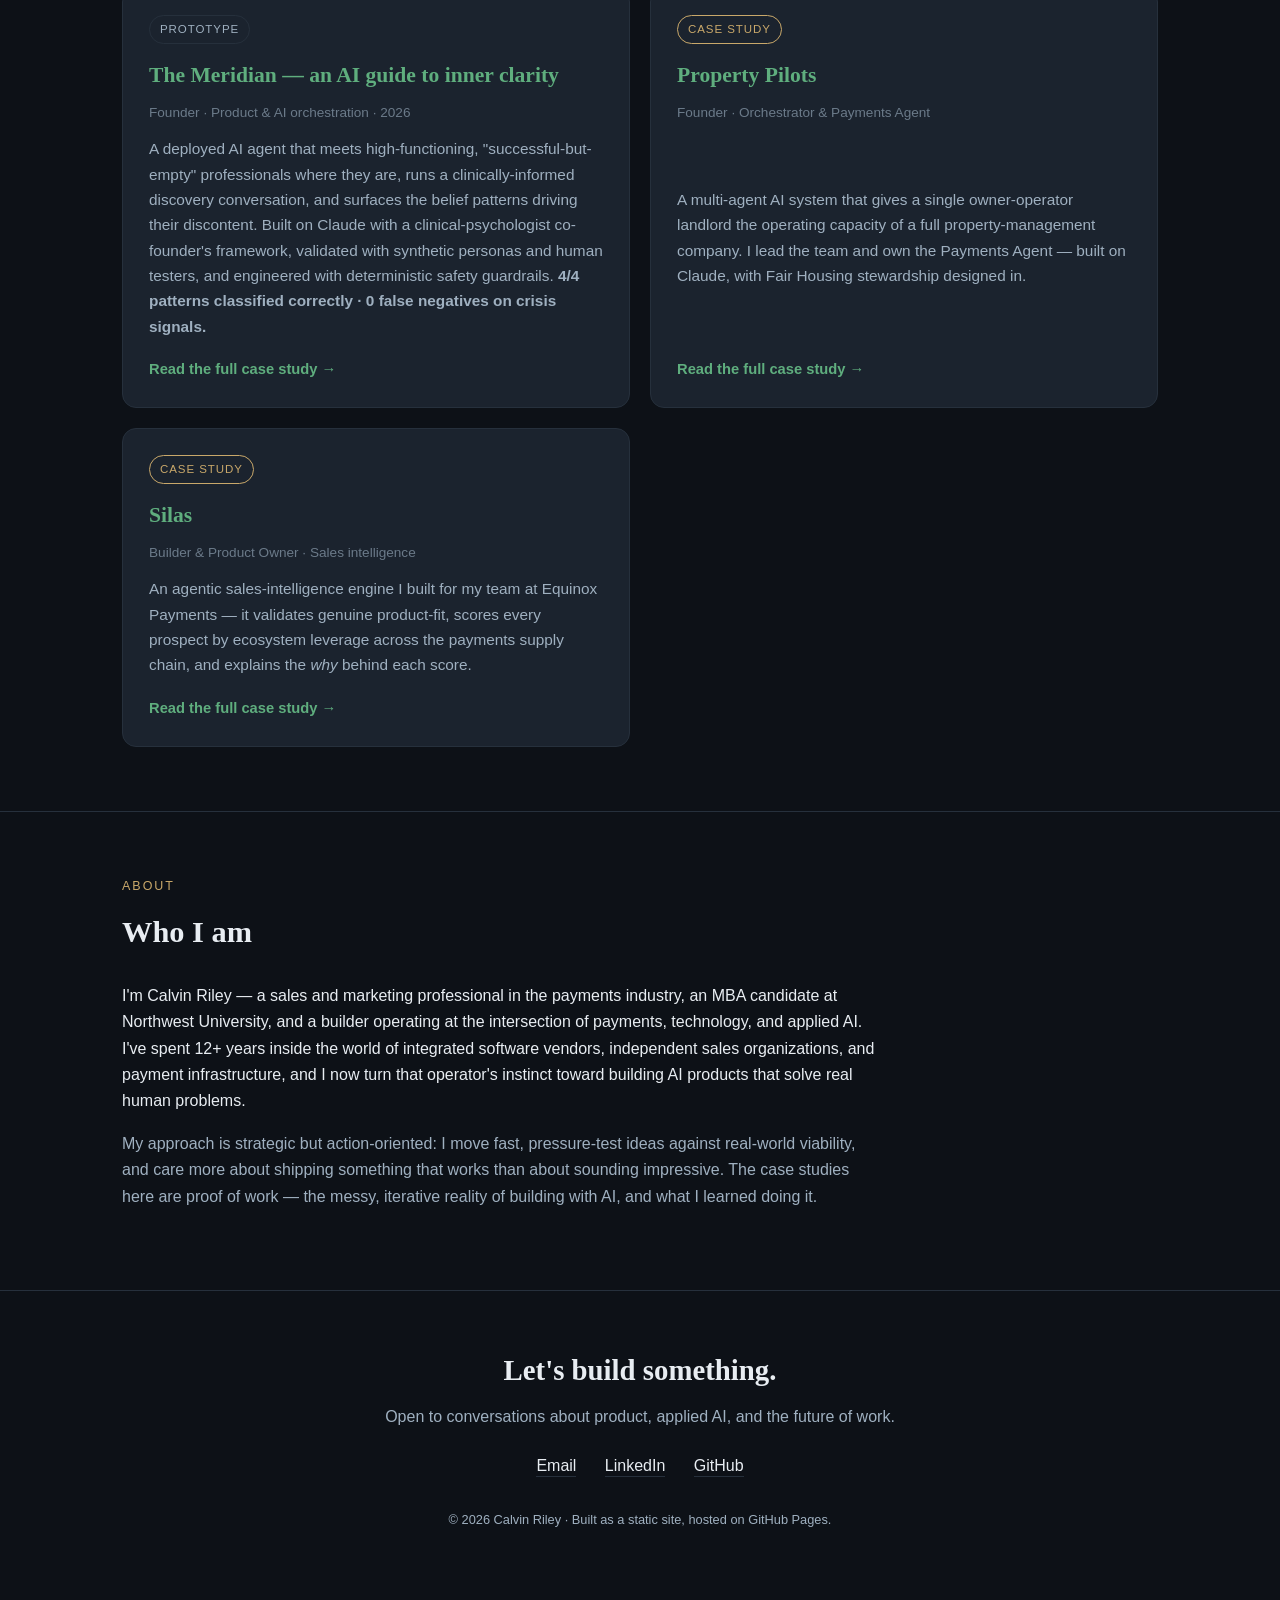
==== commit 217948cb: "feat: reorder selected work and refresh personal bio Put CascadeAnswer, Meridian, Property Pilots, a" ====
--- a/portfolio/index.html
+++ b/portfolio/index.html
@@ -69,13 +69,20 @@
   <section id="work">
     <div class="wrap">
       <p class="section-label">Selected work</p>
-      <h2 class="sec">Case studies</h2>
+      <h2 class="sec">Selected work</h2>
 
       <div class="projects">
 
-        <!-- FLAGSHIP -->
-        <a class="card flagship" href="meridian.html">
-          <span class="tag live">Live prototype · Deep dive</span>
+        <a class="card flagship" href="https://cascadeanswer.com" target="_blank" rel="noopener">
+          <span class="tag live">Live</span>
+          <h3>CascadeAnswer</h3>
+          <p class="role">Founder · Product, AI &amp; Go-to-market · 2026</p>
+          <p>A website plus a 24/7 AI front desk for small service businesses. It answers every call, books appointments, transfers to the owner when needed, and gives each owner their own My Front Desk dashboard of calls, calendar and settings. Setup after payment is fully automatic: number provisioning, onboarding and the shop's AI agent. Built on Retell voice AI, Vercel and Stripe.</p>
+          <span class="more">Visit CascadeAnswer →</span>
+        </a>
+
+        <a class="card" href="meridian.html">
+          <span class="tag">Prototype</span>
           <h3>The Meridian — an AI guide to inner clarity</h3>
           <p class="role">Founder · Product &amp; AI orchestration · 2026</p>
           <p>
@@ -87,27 +94,16 @@
           <span class="more">Read the full case study →</span>
         </a>
 
-        <!-- CASCADEANSWER -->
-        <a class="card" href="https://cascadeanswer.com" target="_blank" rel="noopener">
-          <span class="tag live">Live product</span>
-          <h3>CascadeAnswer</h3>
-          <p class="role">Founder · Product, AI &amp; Go-to-market · 2026</p>
-          <p>A website plus a 24/7 AI front desk for small service businesses. It answers every call, books appointments, transfers to the owner when needed, and gives each owner their own My Front Desk dashboard of calls, calendar and settings. Setup after payment is fully automatic: number provisioning, onboarding and the shop's AI agent. Built on Retell voice AI, Vercel and Stripe.</p>
-          <span class="more">Visit CascadeAnswer →</span>
-        </a>
-
-        <!-- PROPERTY PILOTS -->
         <a class="card" href="property-pilots.html">
-          <span class="tag progress">Case study · Deep dive</span>
+          <span class="tag progress">Case study</span>
           <h3>Property Pilots</h3>
           <p class="role">Founder · Orchestrator &amp; Payments Agent</p>
           <p>A multi-agent AI system that gives a single owner-operator landlord the operating capacity of a full property-management company. I lead the team and own the Payments Agent — built on Claude, with Fair Housing stewardship designed in.</p>
           <span class="more">Read the full case study →</span>
         </a>
 
-        <!-- SILAS -->
         <a class="card" href="silas.html">
-          <span class="tag progress">Case study · Deep dive</span>
+          <span class="tag progress">Case study</span>
           <h3>Silas</h3>
           <p class="role">Builder &amp; Product Owner · Sales intelligence</p>
           <p>An agentic sales-intelligence engine I built for my team at Equinox Payments — it validates genuine product-fit, scores every prospect by ecosystem leverage across the payments supply chain, and explains the <i>why</i> behind each score.</p>
